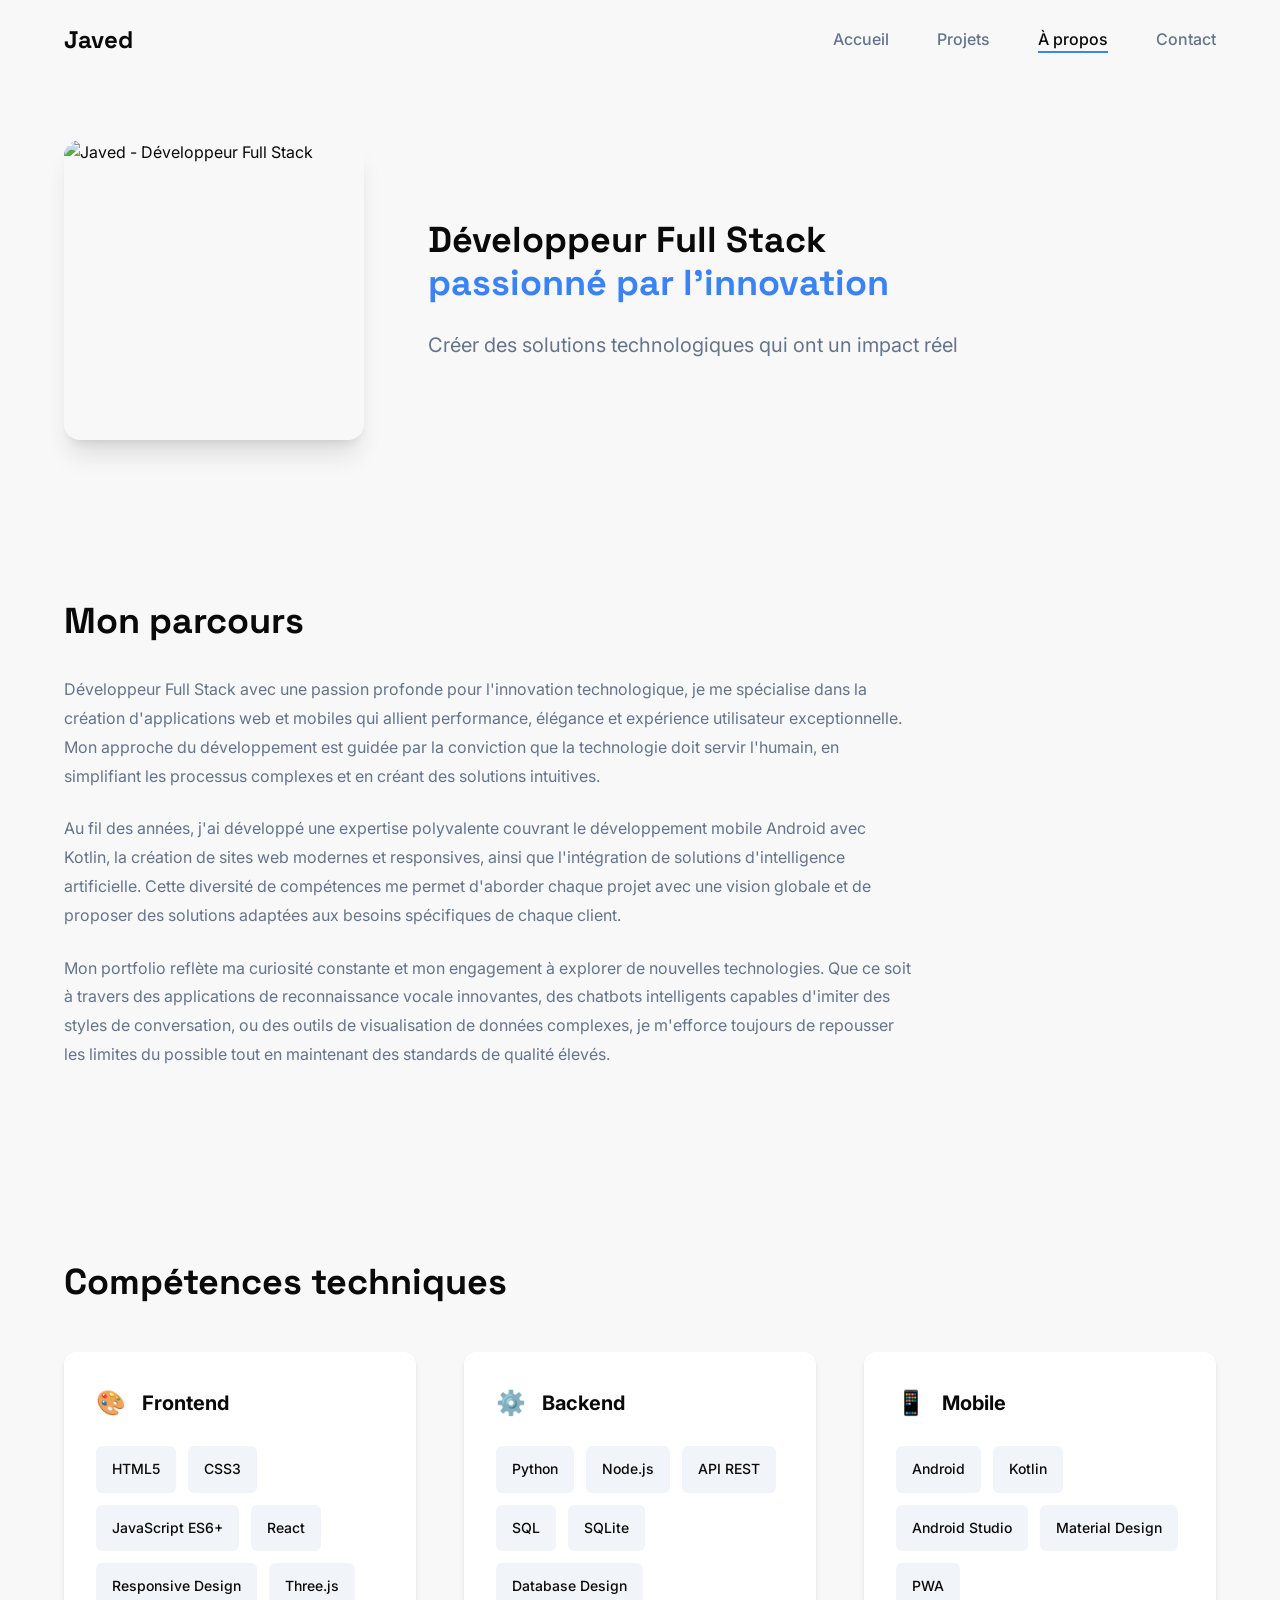
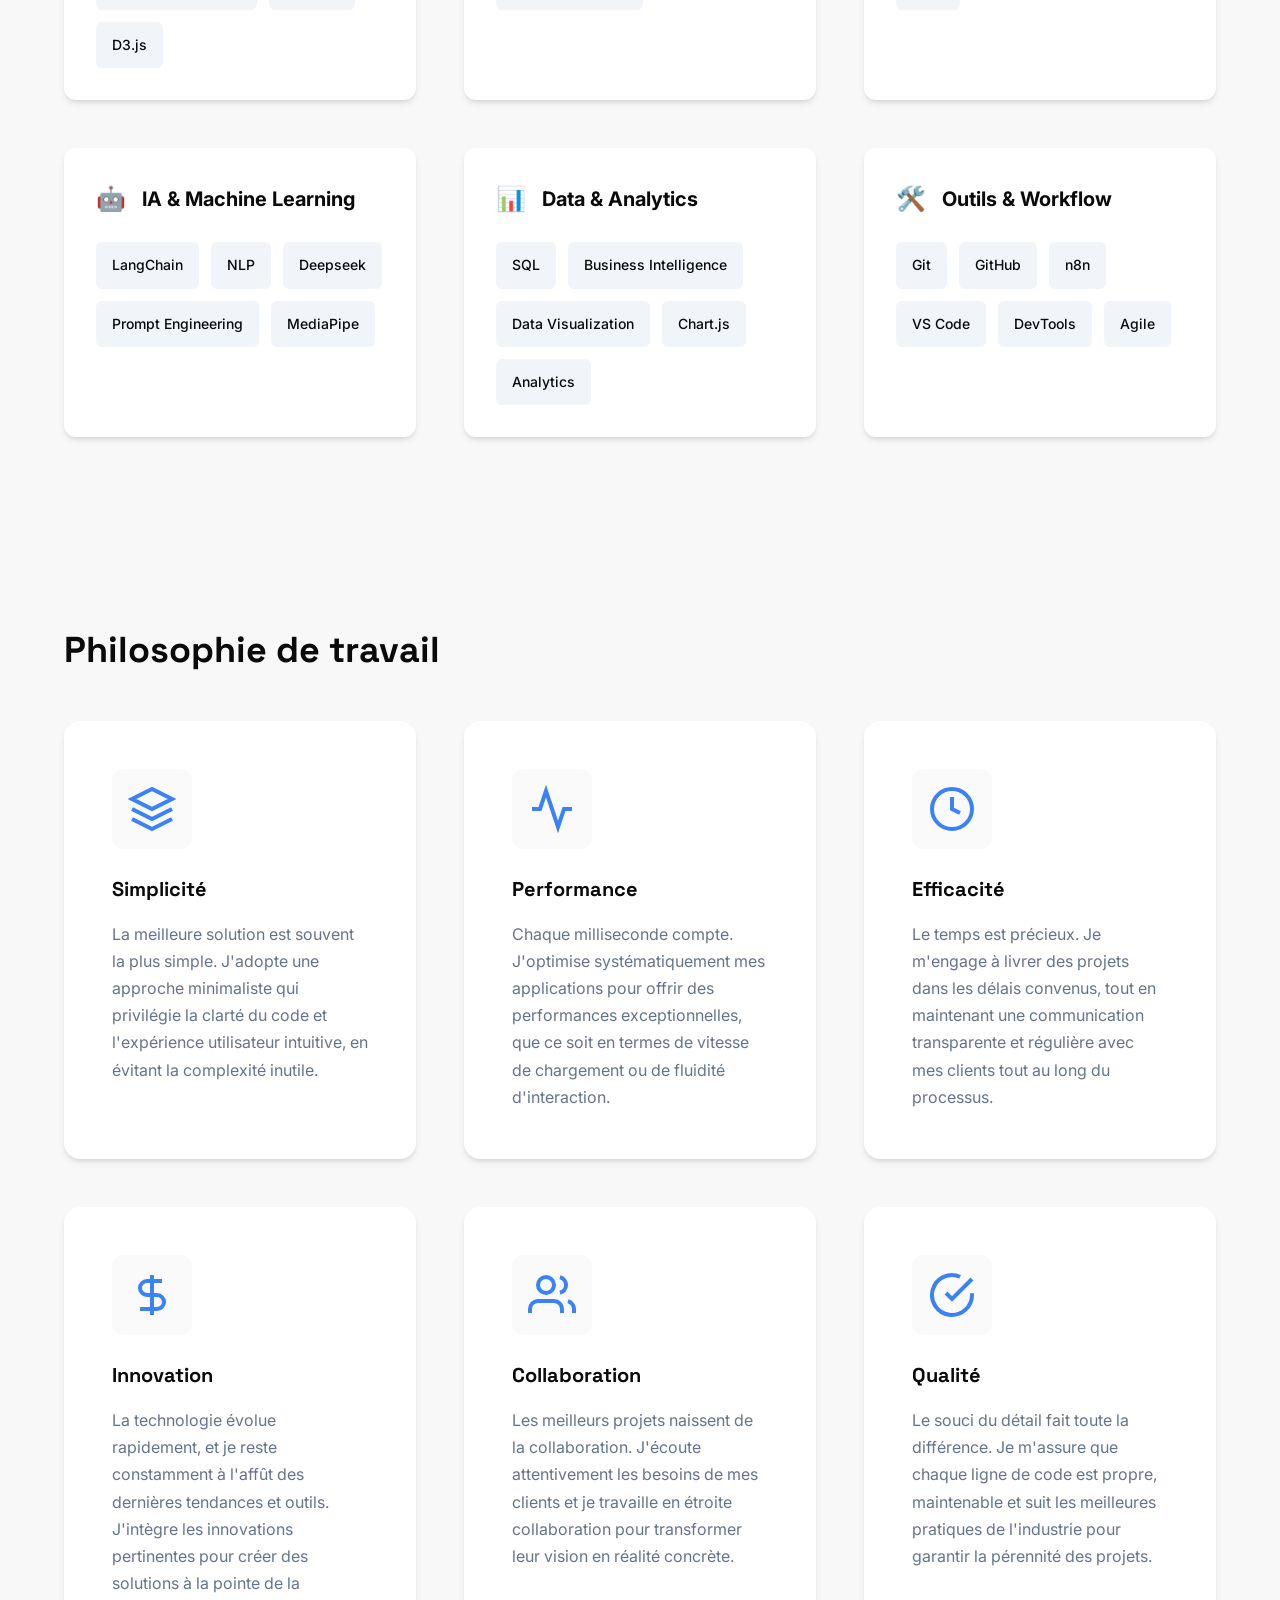
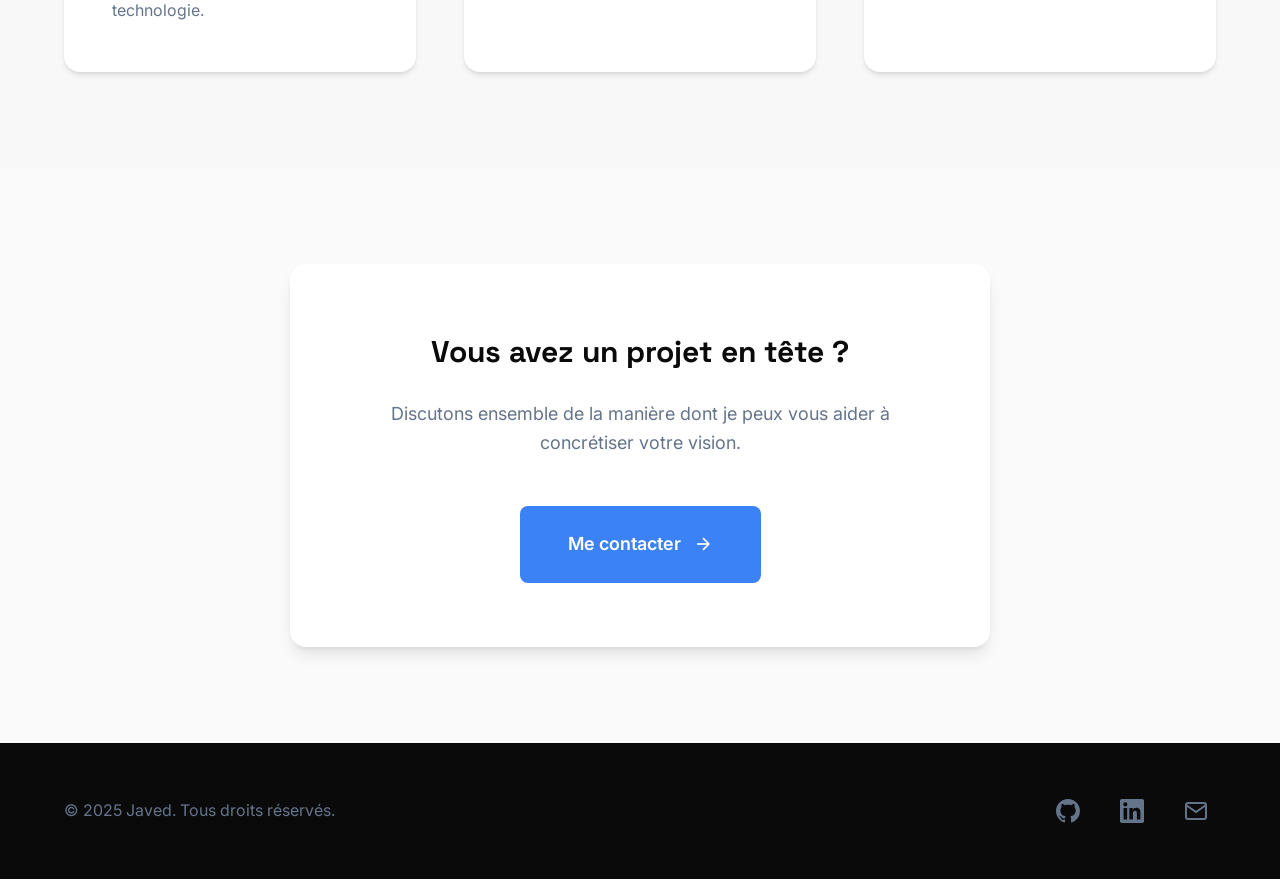
==== about.html @ 01706ac0 "commit init" ====
<!DOCTYPE html>
<html lang="fr">
<head>
    <meta charset="UTF-8">
    <meta name="viewport" content="width=device-width, initial-scale=1.0">
    <meta name="description" content="Découvrez mon parcours, mes compétences et ma philosophie de développement. Passionné par l'innovation technologique.">
    <meta name="keywords" content="développeur, full stack, compétences, parcours, technologies">
    <title>À propos - Javed</title>
    <link rel="preconnect" href="https://fonts.googleapis.com">
    <link rel="preconnect" href="https://fonts.gstatic.com" crossorigin>
    <link href="https://fonts.googleapis.com/css2?family=Inter:wght@400;500;600;700&family=Space+Grotesk:wght@700&display=swap" rel="stylesheet">
    <link rel="stylesheet" href="css/styles.css">
</head>
<body>
    <!-- Header Navigation -->
    <header class="header" id="header">
        <nav class="nav container">
            <a href="index.html" class="nav__logo">Javed</a>
            
            <div class="nav__menu" id="nav-menu">
                <ul class="nav__list">
                    <li class="nav__item">
                        <a href="index.html" class="nav__link">Accueil</a>
                    </li>
                    <li class="nav__item">
                        <a href="projets.html" class="nav__link">Projets</a>
                    </li>
                    <li class="nav__item">
                        <a href="about.html" class="nav__link active">À propos</a>
                    </li>
                    <li class="nav__item">
                        <a href="contact.html" class="nav__link">Contact</a>
                    </li>
                </ul>
                <div class="nav__close" id="nav-close">
                    <svg width="24" height="24" viewBox="0 0 24 24" fill="none" stroke="currentColor" stroke-width="2">
                        <line x1="18" y1="6" x2="6" y2="18"></line>
                        <line x1="6" y1="6" x2="18" y2="18"></line>
                    </svg>
                </div>
            </div>

            <div class="nav__toggle" id="nav-toggle">
                <svg width="24" height="24" viewBox="0 0 24 24" fill="none" stroke="currentColor" stroke-width="2">
                    <line x1="3" y1="12" x2="21" y2="12"></line>
                    <line x1="3" y1="6" x2="21" y2="6"></line>
                    <line x1="3" y1="18" x2="21" y2="18"></line>
                </svg>
            </div>
        </nav>
    </header>

    <main class="main">
        <!-- Hero Section -->
        <section class="about-hero section">
            <div class="about-hero__container container">
                <div class="about-hero__content">
                    <div class="about-hero__image-wrapper fade-in">
                        <img src="https://images.unsplash.com/photo-1507003211169-0a1dd7228f2d?w=400&h=400&fit=crop" 
                             alt="Javed - Développeur Full Stack" 
                             class="about-hero__image">
                    </div>
                    <div class="about-hero__text fade-in">
                        <h1 class="about-hero__title">
                            Développeur Full Stack<br>
                            <span class="accent-text">passionné par l'innovation</span>
                        </h1>
                        <p class="about-hero__subtitle">
                            Créer des solutions technologiques qui ont un impact réel
                        </p>
                    </div>
                </div>
            </div>
        </section>

        <!-- Bio Section -->
        <section class="bio section">
            <div class="bio__container container">
                <div class="bio__content">
                    <h2 class="section__title">Mon parcours</h2>
                    
                    <div class="bio__text">
                        <p>
                            Développeur Full Stack avec une passion profonde pour l'innovation technologique, 
                            je me spécialise dans la création d'applications web et mobiles qui allient performance, 
                            élégance et expérience utilisateur exceptionnelle. Mon approche du développement est 
                            guidée par la conviction que la technologie doit servir l'humain, en simplifiant 
                            les processus complexes et en créant des solutions intuitives.
                        </p>
                        <p>
                            Au fil des années, j'ai développé une expertise polyvalente couvrant le développement 
                            mobile Android avec Kotlin, la création de sites web modernes et responsives, ainsi que 
                            l'intégration de solutions d'intelligence artificielle. Cette diversité de compétences 
                            me permet d'aborder chaque projet avec une vision globale et de proposer des solutions 
                            adaptées aux besoins spécifiques de chaque client.
                        </p>
                        <p>
                            Mon portfolio reflète ma curiosité constante et mon engagement à explorer de nouvelles 
                            technologies. Que ce soit à travers des applications de reconnaissance vocale innovantes, 
                            des chatbots intelligents capables d'imiter des styles de conversation, ou des outils de 
                            visualisation de données complexes, je m'efforce toujours de repousser les limites du possible 
                            tout en maintenant des standards de qualité élevés.
                        </p>
                    </div>
                </div>
            </div>
        </section>

        <!-- Skills Section -->
        <section class="skills section">
            <div class="skills__container container">
                <h2 class="section__title">Compétences techniques</h2>
                
                <div class="skills__grid">
                    <!-- Frontend Skills -->
                    <div class="skill-category">
                        <h3 class="skill-category__title">
                            <span class="skill-category__icon">🎨</span>
                            Frontend
                        </h3>
                        <div class="skill-tags">
                            <span class="skill-tag">HTML5</span>
                            <span class="skill-tag">CSS3</span>
                            <span class="skill-tag">JavaScript ES6+</span>
                            <span class="skill-tag">React</span>
                            <span class="skill-tag">Responsive Design</span>
                            <span class="skill-tag">Three.js</span>
                            <span class="skill-tag">D3.js</span>
                        </div>
                    </div>

                    <!-- Backend Skills -->
                    <div class="skill-category">
                        <h3 class="skill-category__title">
                            <span class="skill-category__icon">⚙️</span>
                            Backend
                        </h3>
                        <div class="skill-tags">
                            <span class="skill-tag">Python</span>
                            <span class="skill-tag">Node.js</span>
                            <span class="skill-tag">API REST</span>
                            <span class="skill-tag">SQL</span>
                            <span class="skill-tag">SQLite</span>
                            <span class="skill-tag">Database Design</span>
                        </div>
                    </div>

                    <!-- Mobile Skills -->
                    <div class="skill-category">
                        <h3 class="skill-category__title">
                            <span class="skill-category__icon">📱</span>
                            Mobile
                        </h3>
                        <div class="skill-tags">
                            <span class="skill-tag">Android</span>
                            <span class="skill-tag">Kotlin</span>
                            <span class="skill-tag">Android Studio</span>
                            <span class="skill-tag">Material Design</span>
                            <span class="skill-tag">PWA</span>
                        </div>
                    </div>

                    <!-- IA & ML Skills -->
                    <div class="skill-category">
                        <h3 class="skill-category__title">
                            <span class="skill-category__icon">🤖</span>
                            IA & Machine Learning
                        </h3>
                        <div class="skill-tags">
                            <span class="skill-tag">LangChain</span>
                            <span class="skill-tag">NLP</span>
                            <span class="skill-tag">Deepseek</span>
                            <span class="skill-tag">Prompt Engineering</span>
                            <span class="skill-tag">MediaPipe</span>
                        </div>
                    </div>

                    <!-- Data Skills -->
                    <div class="skill-category">
                        <h3 class="skill-category__title">
                            <span class="skill-category__icon">📊</span>
                            Data & Analytics
                        </h3>
                        <div class="skill-tags">
                            <span class="skill-tag">SQL</span>
                            <span class="skill-tag">Business Intelligence</span>
                            <span class="skill-tag">Data Visualization</span>
                            <span class="skill-tag">Chart.js</span>
                            <span class="skill-tag">Analytics</span>
                        </div>
                    </div>

                    <!-- Tools Skills -->
                    <div class="skill-category">
                        <h3 class="skill-category__title">
                            <span class="skill-category__icon">🛠️</span>
                            Outils & Workflow
                        </h3>
                        <div class="skill-tags">
                            <span class="skill-tag">Git</span>
                            <span class="skill-tag">GitHub</span>
                            <span class="skill-tag">n8n</span>
                            <span class="skill-tag">VS Code</span>
                            <span class="skill-tag">DevTools</span>
                            <span class="skill-tag">Agile</span>
                        </div>
                    </div>
                </div>
            </div>
        </section>

        <!-- Philosophy Section -->
        <section class="philosophy section">
            <div class="philosophy__container container">
                <h2 class="section__title">Philosophie de travail</h2>
                
                <div class="philosophy__grid">
                    <div class="philosophy-card">
                        <div class="philosophy-card__icon">
                            <svg width="48" height="48" viewBox="0 0 24 24" fill="none" stroke="currentColor" stroke-width="2">
                                <path d="M12 2L2 7l10 5 10-5-10-5z"></path>
                                <path d="M2 17l10 5 10-5M2 12l10 5 10-5"></path>
                            </svg>
                        </div>
                        <h3 class="philosophy-card__title">Simplicité</h3>
                        <p class="philosophy-card__description">
                            La meilleure solution est souvent la plus simple. J'adopte une approche minimaliste 
                            qui privilégie la clarté du code et l'expérience utilisateur intuitive, en évitant 
                            la complexité inutile.
                        </p>
                    </div>

                    <div class="philosophy-card">
                        <div class="philosophy-card__icon">
                            <svg width="48" height="48" viewBox="0 0 24 24" fill="none" stroke="currentColor" stroke-width="2">
                                <polyline points="22 12 18 12 15 21 9 3 6 12 2 12"></polyline>
                            </svg>
                        </div>
                        <h3 class="philosophy-card__title">Performance</h3>
                        <p class="philosophy-card__description">
                            Chaque milliseconde compte. J'optimise systématiquement mes applications pour 
                            offrir des performances exceptionnelles, que ce soit en termes de vitesse de 
                            chargement ou de fluidité d'interaction.
                        </p>
                    </div>

                    <div class="philosophy-card">
                        <div class="philosophy-card__icon">
                            <svg width="48" height="48" viewBox="0 0 24 24" fill="none" stroke="currentColor" stroke-width="2">
                                <circle cx="12" cy="12" r="10"></circle>
                                <path d="M12 6v6l4 2"></path>
                            </svg>
                        </div>
                        <h3 class="philosophy-card__title">Efficacité</h3>
                        <p class="philosophy-card__description">
                            Le temps est précieux. Je m'engage à livrer des projets dans les délais convenus, 
                            tout en maintenant une communication transparente et régulière avec mes clients 
                            tout au long du processus.
                        </p>
                    </div>

                    <div class="philosophy-card">
                        <div class="philosophy-card__icon">
                            <svg width="48" height="48" viewBox="0 0 24 24" fill="none" stroke="currentColor" stroke-width="2">
                                <path d="M12 2v20M17 5H9.5a3.5 3.5 0 0 0 0 7h5a3.5 3.5 0 0 1 0 7H6"></path>
                            </svg>
                        </div>
                        <h3 class="philosophy-card__title">Innovation</h3>
                        <p class="philosophy-card__description">
                            La technologie évolue rapidement, et je reste constamment à l'affût des dernières 
                            tendances et outils. J'intègre les innovations pertinentes pour créer des solutions 
                            à la pointe de la technologie.
                        </p>
                    </div>

                    <div class="philosophy-card">
                        <div class="philosophy-card__icon">
                            <svg width="48" height="48" viewBox="0 0 24 24" fill="none" stroke="currentColor" stroke-width="2">
                                <path d="M17 21v-2a4 4 0 0 0-4-4H5a4 4 0 0 0-4 4v2"></path>
                                <circle cx="9" cy="7" r="4"></circle>
                                <path d="M23 21v-2a4 4 0 0 0-3-3.87M16 3.13a4 4 0 0 1 0 7.75"></path>
                            </svg>
                        </div>
                        <h3 class="philosophy-card__title">Collaboration</h3>
                        <p class="philosophy-card__description">
                            Les meilleurs projets naissent de la collaboration. J'écoute attentivement les besoins 
                            de mes clients et je travaille en étroite collaboration pour transformer leur vision 
                            en réalité concrète.
                        </p>
                    </div>

                    <div class="philosophy-card">
                        <div class="philosophy-card__icon">
                            <svg width="48" height="48" viewBox="0 0 24 24" fill="none" stroke="currentColor" stroke-width="2">
                                <path d="M22 11.08V12a10 10 0 1 1-5.93-9.14"></path>
                                <polyline points="22 4 12 14.01 9 11.01"></polyline>
                            </svg>
                        </div>
                        <h3 class="philosophy-card__title">Qualité</h3>
                        <p class="philosophy-card__description">
                            Le souci du détail fait toute la différence. Je m'assure que chaque ligne de code 
                            est propre, maintenable et suit les meilleures pratiques de l'industrie pour garantir 
                            la pérennité des projets.
                        </p>
                    </div>
                </div>
            </div>
        </section>

        <!-- CTA Section -->
        <section class="cta-section section">
            <div class="cta-section__container container">
                <div class="cta-card">
                    <h2 class="cta-card__title">Vous avez un projet en tête ?</h2>
                    <p class="cta-card__description">
                        Discutons ensemble de la manière dont je peux vous aider à concrétiser votre vision.
                    </p>
                    <a href="contact.html" class="btn btn-primary btn-lg">
                        Me contacter
                        <svg width="20" height="20" viewBox="0 0 24 24" fill="none" stroke="currentColor" stroke-width="2">
                            <line x1="5" y1="12" x2="19" y2="12"></line>
                            <polyline points="12 5 19 12 12 19"></polyline>
                        </svg>
                    </a>
                </div>
            </div>
        </section>
    </main>

    <!-- Footer -->
    <footer class="footer">
        <div class="footer__container container">
            <div class="footer__content">
                <p class="footer__copy">
                    &copy; 2025 Javed. Tous droits réservés.
                </p>
                <div class="footer__social">
                    <a href="https://github.com" target="_blank" rel="noopener noreferrer" class="footer__social-link" aria-label="GitHub">
                        <svg width="24" height="24" viewBox="0 0 24 24" fill="currentColor">
                            <path d="M12 0C5.37 0 0 5.37 0 12c0 5.31 3.435 9.795 8.205 11.385.6.105.825-.255.825-.57 0-.285-.015-1.23-.015-2.235-3.015.555-3.795-.735-4.035-1.41-.135-.345-.72-1.41-1.23-1.695-.42-.225-1.02-.78-.015-.795.945-.015 1.62.87 1.845 1.23 1.08 1.815 2.805 1.305 3.495.99.105-.78.42-1.305.765-1.605-2.67-.3-5.46-1.335-5.46-5.925 0-1.305.465-2.385 1.23-3.225-.12-.3-.54-1.53.12-3.18 0 0 1.005-.315 3.3 1.23.96-.27 1.98-.405 3-.405s2.04.135 3 .405c2.295-1.56 3.3-1.23 3.3-1.23.66 1.65.24 2.88.12 3.18.765.84 1.23 1.905 1.23 3.225 0 4.605-2.805 5.625-5.475 5.925.435.375.81 1.095.81 2.22 0 1.605-.015 2.895-.015 3.3 0 .315.225.69.825.57A12.02 12.02 0 0024 12c0-6.63-5.37-12-12-12z"/>
                        </svg>
                    </a>
                    <a href="https://linkedin.com" target="_blank" rel="noopener noreferrer" class="footer__social-link" aria-label="LinkedIn">
                        <svg width="24" height="24" viewBox="0 0 24 24" fill="currentColor">
                            <path d="M20.447 20.452h-3.554v-5.569c0-1.328-.027-3.037-1.852-3.037-1.853 0-2.136 1.445-2.136 2.939v5.667H9.351V9h3.414v1.561h.046c.477-.9 1.637-1.85 3.37-1.85 3.601 0 4.267 2.37 4.267 5.455v6.286zM5.337 7.433c-1.144 0-2.063-.926-2.063-2.065 0-1.138.92-2.063 2.063-2.063 1.14 0 2.064.925 2.064 2.063 0 1.139-.925 2.065-2.064 2.065zm1.782 13.019H3.555V9h3.564v11.452zM22.225 0H1.771C.792 0 0 .774 0 1.729v20.542C0 23.227.792 24 1.771 24h20.451C23.2 24 24 23.227 24 22.271V1.729C24 .774 23.2 0 22.222 0h.003z"/>
                        </svg>
                    </a>
                    <a href="mailto:contact@javed.fr" class="footer__social-link" aria-label="Email">
                        <svg width="24" height="24" viewBox="0 0 24 24" fill="none" stroke="currentColor" stroke-width="2">
                            <path d="M4 4h16c1.1 0 2 .9 2 2v12c0 1.1-.9 2-2 2H4c-1.1 0-2-.9-2-2V6c0-1.1.9-2 2-2z"></path>
                            <polyline points="22,6 12,13 2,6"></polyline>
                        </svg>
                    </a>
                </div>
            </div>
        </div>
    </footer>

    <script src="js/main.js"></script>
</body>
</html>
---- css/styles.css ----
/* ====================================
   CSS VARIABLES & RESETS
   ==================================== */

:root {
    /* Colors */
    --color-primary: #0A0A0A;
    --color-white: #F8F8F8;
    --color-accent: #3B82F6;
    --color-accent-hover: #2563EB;
    --color-secondary: #64748B;
    --color-bg-light: #FAFAFA;
    --color-bg-lighter: #F1F5F9;
    --color-border: #E2E8F0;
    --color-success: #10B981;
    --color-error: #EF4444;

    /* Typography */
    --font-primary: 'Inter', -apple-system, BlinkMacSystemFont, 'Segoe UI', sans-serif;
    --font-display: 'Space Grotesk', var(--font-primary);
    --font-code: 'JetBrains Mono', 'Courier New', monospace;

    /* Font Sizes */
    --text-xs: 0.75rem;
    --text-sm: 0.875rem;
    --text-base: 1rem;
    --text-lg: 1.125rem;
    --text-xl: 1.25rem;
    --text-2xl: 1.5rem;
    --text-3xl: 1.875rem;
    --text-4xl: 2.25rem;
    --text-5xl: 3rem;
    --text-6xl: 3.75rem;

    /* Spacing */
    --spacing-xs: 0.5rem;
    --spacing-sm: 0.75rem;
    --spacing-md: 1rem;
    --spacing-lg: 1.5rem;
    --spacing-xl: 2rem;
    --spacing-2xl: 3rem;
    --spacing-3xl: 4rem;
    --spacing-4xl: 6rem;

    /* Shadows */
    --shadow-sm: 0 1px 2px 0 rgb(0 0 0 / 0.05);
    --shadow-md: 0 4px 6px -1px rgb(0 0 0 / 0.1), 0 2px 4px -2px rgb(0 0 0 / 0.1);
    --shadow-lg: 0 10px 15px -3px rgb(0 0 0 / 0.1), 0 4px 6px -4px rgb(0 0 0 / 0.1);
    --shadow-xl: 0 20px 25px -5px rgb(0 0 0 / 0.1), 0 8px 10px -6px rgb(0 0 0 / 0.1);

    /* Transitions */
    --transition-fast: 150ms cubic-bezier(0.4, 0, 0.2, 1);
    --transition-base: 300ms cubic-bezier(0.4, 0, 0.2, 1);
    --transition-slow: 500ms cubic-bezier(0.4, 0, 0.2, 1);

    /* Border Radius */
    --radius-sm: 0.375rem;
    --radius-md: 0.5rem;
    --radius-lg: 0.75rem;
    --radius-xl: 1rem;
    --radius-full: 9999px;

    /* Container */
    --container-width: 1200px;
}

/* CSS Reset */
*, *::before, *::after {
    box-sizing: border-box;
    margin: 0;
    padding: 0;
}

html {
    scroll-behavior: smooth;
    -webkit-font-smoothing: antialiased;
    -moz-osx-font-smoothing: grayscale;
}

body {
    font-family: var(--font-primary);
    font-size: var(--text-base);
    line-height: 1.6;
    color: var(--color-primary);
    background-color: var(--color-white);
    overflow-x: hidden;
}

img, picture, video, canvas, svg {
    display: block;
    max-width: 100%;
    height: auto;
}

input, button, textarea, select {
    font: inherit;
}

a {
    text-decoration: none;
    color: inherit;
}

ul, ol {
    list-style: none;
}

button {
    cursor: pointer;
    border: none;
    background: none;
}

/* ====================================
   UTILITY CLASSES
   ==================================== */

.container {
    width: 100%;
    max-width: var(--container-width);
    margin: 0 auto;
    padding: 0 var(--spacing-lg);
}

.section {
    padding: var(--spacing-4xl) 0;
}

.section__title {
    font-family: var(--font-display);
    font-size: var(--text-4xl);
    font-weight: 700;
    line-height: 1.2;
    margin-bottom: var(--spacing-xl);
    color: var(--color-primary);
}

.section__description {
    font-size: var(--text-lg);
    line-height: 1.7;
    color: var(--color-secondary);
    max-width: 65ch;
}

.accent-text {
    color: var(--color-accent);
}

.accent-dot {
    color: var(--color-accent);
}

/* Fade-in animation class */
.fade-in {
    animation: fadeInUp var(--transition-slow) ease-out;
}

@keyframes fadeInUp {
    from {
        opacity: 0;
        transform: translateY(30px);
    }
    to {
        opacity: 1;
        transform: translateY(0);
    }
}

/* Scroll reveal animation */
.scroll-reveal {
    opacity: 0;
    transform: translateY(30px);
    transition: opacity var(--transition-base), transform var(--transition-base);
}

.scroll-reveal.revealed {
    opacity: 1;
    transform: translateY(0);
}

/* ====================================
   HEADER & NAVIGATION
   ==================================== */

.header {
    position: fixed;
    top: 0;
    left: 0;
    width: 100%;
    background-color: rgba(248, 248, 248, 0.95);
    backdrop-filter: blur(10px);
    z-index: 1000;
    transition: box-shadow var(--transition-base);
}

.header.scrolled {
    box-shadow: var(--shadow-sm);
}

.nav {
    display: flex;
    align-items: center;
    justify-content: space-between;
    height: 80px;
}

.nav__logo {
    font-family: var(--font-display);
    font-size: var(--text-2xl);
    font-weight: 700;
    color: var(--color-primary);
    transition: color var(--transition-fast);
}

.nav__logo:hover {
    color: var(--color-accent);
}

.nav__list {
    display: flex;
    align-items: center;
    gap: var(--spacing-2xl);
}

.nav__link {
    position: relative;
    font-weight: 500;
    color: var(--color-secondary);
    transition: color var(--transition-fast);
}

.nav__link::after {
    content: '';
    position: absolute;
    bottom: -4px;
    left: 0;
    width: 0;
    height: 2px;
    background-color: var(--color-accent);
    transition: width var(--transition-fast);
}

.nav__link:hover,
.nav__link.active {
    color: var(--color-primary);
}

.nav__link.active::after {
    width: 100%;
}

.nav__toggle,
.nav__close {
    display: none;
    cursor: pointer;
    color: var(--color-primary);
}

/* ====================================
   BUTTONS
   ==================================== */

.btn {
    display: inline-flex;
    align-items: center;
    gap: var(--spacing-sm);
    padding: var(--spacing-md) var(--spacing-xl);
    font-weight: 600;
    border-radius: var(--radius-md);
    transition: all var(--transition-fast);
    cursor: pointer;
}

.btn-primary {
    background-color: var(--color-accent);
    color: white;
}

.btn-primary:hover {
    background-color: var(--color-accent-hover);
    transform: translateY(-2px);
    box-shadow: var(--shadow-lg);
}

.btn-secondary {
    background-color: var(--color-bg-lighter);
    color: var(--color-primary);
}

.btn-secondary:hover {
    background-color: var(--color-primary);
    color: var(--color-white);
    transform: translateY(-2px);
}

.btn-sm {
    padding: var(--spacing-sm) var(--spacing-lg);
    font-size: var(--text-sm);
}

.btn-lg {
    padding: var(--spacing-lg) var(--spacing-2xl);
    font-size: var(--text-lg);
}

.btn-full {
    width: 100%;
    justify-content: center;
}

.btn-icon {
    display: inline-flex;
    align-items: center;
    justify-content: center;
    width: 40px;
    height: 40px;
    background-color: rgba(255, 255, 255, 0.9);
    color: var(--color-primary);
    border-radius: var(--radius-md);
    transition: all var(--transition-fast);
}

.btn-icon:hover {
    background-color: var(--color-accent);
    color: white;
    transform: scale(1.1);
}

/* ====================================
   HERO SECTIONS
   ==================================== */

.hero {
    min-height: 100vh;
    display: flex;
    align-items: center;
    padding-top: 80px;
}

.hero__container {
    width: 100%;
}

.hero__content {
    text-align: center;
    max-width: 800px;
    margin: 0 auto;
}

.hero__title {
    font-family: var(--font-display);
    font-size: var(--text-6xl);
    font-weight: 700;
    line-height: 1.1;
    margin-bottom: var(--spacing-lg);
    color: var(--color-primary);
}

.hero__subtitle-block {
    display: block;
    color: var(--color-secondary);
    font-size: var(--text-3xl);
    margin-top: var(--spacing-md);
}

.hero__description {
    font-size: var(--text-xl);
    color: var(--color-secondary);
    margin-bottom: var(--spacing-2xl);
    max-width: 60ch;
    margin-left: auto;
    margin-right: auto;
}

/* ====================================
   CATEGORY CARDS (Homepage)
   ==================================== */

.categories__grid {
    display: grid;
    grid-template-columns: repeat(auto-fit, minmax(300px, 1fr));
    gap: var(--spacing-xl);
    margin-top: var(--spacing-3xl);
}

.category-card {
    position: relative;
    padding: var(--spacing-2xl);
    background-color: white;
    border-radius: var(--radius-xl);
    box-shadow: var(--shadow-md);
    transition: all var(--transition-base);
    overflow: hidden;
}

.category-card::before {
    content: '';
    position: absolute;
    top: 0;
    left: 0;
    width: 100%;
    height: 4px;
    background: linear-gradient(90deg, var(--color-accent), var(--color-accent-hover));
    transform: scaleX(0);
    transform-origin: left;
    transition: transform var(--transition-base);
}

.category-card:hover {
    transform: translateY(-8px);
    box-shadow: var(--shadow-xl);
}

.category-card:hover::before {
    transform: scaleX(1);
}

.category-card__icon {
    font-size: var(--text-5xl);
    margin-bottom: var(--spacing-lg);
}

.category-card__title {
    font-family: var(--font-display);
    font-size: var(--text-2xl);
    font-weight: 700;
    margin-bottom: var(--spacing-md);
    color: var(--color-primary);
}

.category-card__description {
    color: var(--color-secondary);
    margin-bottom: var(--spacing-lg);
    line-height: 1.7;
}

.category-card__link {
    display: inline-flex;
    align-items: center;
    gap: var(--spacing-xs);
    color: var(--color-accent);
    font-weight: 600;
    transition: gap var(--transition-fast);
}

.category-card:hover .category-card__link {
    gap: var(--spacing-sm);
}

/* ====================================
   PROJECTS PAGE
   ==================================== */

.projects-hero {
    padding-top: 140px;
    padding-bottom: var(--spacing-3xl);
    text-align: center;
}

.projects-hero__title {
    font-family: var(--font-display);
    font-size: var(--text-5xl);
    font-weight: 700;
    margin-bottom: var(--spacing-lg);
}

.projects-hero__description {
    font-size: var(--text-lg);
    color: var(--color-secondary);
    margin-bottom: var(--spacing-2xl);
    max-width: 60ch;
    margin-left: auto;
    margin-right: auto;
}

/* Filter Buttons */
.filter-buttons {
    display: flex;
    flex-wrap: wrap;
    justify-content: center;
    gap: var(--spacing-md);
    margin-top: var(--spacing-2xl);
}

.filter-btn {
    padding: var(--spacing-sm) var(--spacing-lg);
    font-weight: 500;
    background-color: var(--color-bg-lighter);
    color: var(--color-secondary);
    border-radius: var(--radius-full);
    transition: all var(--transition-fast);
}

.filter-btn:hover,
.filter-btn.active {
    background-color: var(--color-accent);
    color: white;
}

/* Projects Section */
.projects-section {
    opacity: 1;
    transition: opacity var(--transition-base);
}

.projects-section.hidden {
    display: none;
}

.section-header {
    display: flex;
    align-items: flex-start;
    gap: var(--spacing-lg);
    margin-bottom: var(--spacing-3xl);
}

.section-header__icon {
    font-size: var(--text-4xl);
    flex-shrink: 0;
}

/* Project Cards */
.projects-grid {
    display: grid;
    grid-template-columns: repeat(auto-fill, minmax(350px, 1fr));
    gap: var(--spacing-2xl);
}

.project-card {
    position: relative;
    background-color: white;
    border-radius: var(--radius-xl);
    box-shadow: var(--shadow-md);
    overflow: hidden;
    transition: all var(--transition-base);
}

.project-card:hover {
    transform: translateY(-4px);
    box-shadow: var(--shadow-xl);
}

.project-card--featured {
    border: 2px solid var(--color-accent);
}

.project-card__badge {
    position: absolute;
    top: var(--spacing-lg);
    right: var(--spacing-lg);
    padding: var(--spacing-xs) var(--spacing-md);
    background-color: var(--color-accent);
    color: white;
    font-size: var(--text-xs);
    font-weight: 600;
    text-transform: uppercase;
    letter-spacing: 0.5px;
    border-radius: var(--radius-full);
    z-index: 10;
}

.project-card__image {
    position: relative;
    width: 100%;
    height: 250px;
    overflow: hidden;
}

.project-card__image img {
    width: 100%;
    height: 100%;
    object-fit: cover;
    transition: transform var(--transition-slow);
}

.project-card:hover .project-card__image img {
    transform: scale(1.05);
}

.project-card__overlay {
    position: absolute;
    inset: 0;
    background: linear-gradient(to top, rgba(10, 10, 10, 0.8), transparent);
    display: flex;
    align-items: flex-end;
    justify-content: flex-end;
    padding: var(--spacing-lg);
    opacity: 0;
    transition: opacity var(--transition-base);
}

.project-card:hover .project-card__overlay {
    opacity: 1;
}

.project-card__content {
    padding: var(--spacing-xl);
}

.project-card__title {
    font-family: var(--font-display);
    font-size: var(--text-xl);
    font-weight: 700;
    margin-bottom: var(--spacing-md);
    color: var(--color-primary);
}

.project-card__description {
    color: var(--color-secondary);
    line-height: 1.7;
    margin-bottom: var(--spacing-lg);
}

.project-card__tech {
    display: flex;
    flex-wrap: wrap;
    gap: var(--spacing-sm);
    margin-bottom: var(--spacing-lg);
}

.tech-tag {
    padding: var(--spacing-xs) var(--spacing-md);
    font-size: var(--text-xs);
    font-weight: 500;
    background-color: var(--color-bg-lighter);
    color: var(--color-secondary);
    border-radius: var(--radius-sm);
}

.project-card__links {
    display: flex;
    gap: var(--spacing-md);
}

.project-card__badge-powered {
    margin-top: var(--spacing-lg);
    padding-top: var(--spacing-lg);
    border-top: 1px solid var(--color-border);
    font-size: var(--text-sm);
    color: var(--color-secondary);
}

/* Horizontal Project Card */
.project-card--horizontal {
    display: grid;
    grid-template-columns: 400px 1fr;
    gap: 0;
}

.project-card--horizontal .project-card__image {
    height: 100%;
    min-height: 300px;
}

/* Automation Section */
.automation-section {
    margin-top: var(--spacing-3xl);
    padding: var(--spacing-2xl);
    background-color: var(--color-bg-light);
    border-radius: var(--radius-xl);
}

.automation-section__title {
    font-family: var(--font-display);
    font-size: var(--text-2xl);
    font-weight: 700;
    margin-bottom: var(--spacing-xl);
    text-align: center;
}

.automation-grid {
    display: grid;
    grid-template-columns: repeat(auto-fit, minmax(250px, 1fr));
    gap: var(--spacing-xl);
}

.automation-card {
    padding: var(--spacing-xl);
    background-color: white;
    border-radius: var(--radius-lg);
    text-align: center;
}

.automation-card__icon {
    width: 80px;
    height: 80px;
    margin: 0 auto var(--spacing-lg);
    border-radius: var(--radius-lg);
    overflow: hidden;
}

.automation-card__icon img {
    width: 100%;
    height: 100%;
    object-fit: cover;
}

.automation-card__title {
    font-family: var(--font-display);
    font-size: var(--text-xl);
    font-weight: 700;
    margin-bottom: var(--spacing-md);
}

.automation-card__description {
    color: var(--color-secondary);
    line-height: 1.7;
}

/* MediaPipe Section */
.mediapipe-section {
    margin-top: var(--spacing-3xl);
}

.mediapipe-section__title {
    font-family: var(--font-display);
    font-size: var(--text-2xl);
    font-weight: 700;
    margin-bottom: var(--spacing-xl);
}

.mediapipe-card {
    display: grid;
    grid-template-columns: 1fr 400px;
    gap: var(--spacing-2xl);
    padding: var(--spacing-2xl);
    background-color: var(--color-bg-light);
    border-radius: var(--radius-xl);
}

.mediapipe-card__description {
    color: var(--color-secondary);
    line-height: 1.8;
    margin-bottom: var(--spacing-xl);
}

.mediapipe-card__features {
    display: flex;
    flex-direction: column;
    gap: var(--spacing-md);
}

.feature-item {
    display: flex;
    align-items: center;
    gap: var(--spacing-md);
    padding: var(--spacing-md);
    background-color: white;
    border-radius: var(--radius-md);
}

.feature-item__icon {
    font-size: var(--text-2xl);
}

.feature-item__text {
    font-weight: 500;
    color: var(--color-primary);
}

.mediapipe-card__demo {
    border-radius: var(--radius-lg);
    overflow: hidden;
}

.mediapipe-card__demo img {
    width: 100%;
    height: 100%;
    object-fit: cover;
}

/* ====================================
   MODAL
   ==================================== */

.modal {
    position: fixed;
    inset: 0;
    z-index: 2000;
    display: none;
    align-items: center;
    justify-content: center;
    padding: var(--spacing-xl);
}

.modal.active {
    display: flex;
}

.modal__overlay {
    position: absolute;
    inset: 0;
    background-color: rgba(10, 10, 10, 0.8);
    backdrop-filter: blur(4px);
}

.modal__content {
    position: relative;
    width: 100%;
    max-width: 900px;
    max-height: 90vh;
    background-color: white;
    border-radius: var(--radius-xl);
    box-shadow: var(--shadow-xl);
    overflow: hidden;
    animation: modalSlideIn var(--transition-base);
}

@keyframes modalSlideIn {
    from {
        opacity: 0;
        transform: scale(0.95) translateY(20px);
    }
    to {
        opacity: 1;
        transform: scale(1) translateY(0);
    }
}

.modal__close {
    position: absolute;
    top: var(--spacing-lg);
    right: var(--spacing-lg);
    width: 40px;
    height: 40px;
    display: flex;
    align-items: center;
    justify-content: center;
    background-color: rgba(10, 10, 10, 0.1);
    color: var(--color-primary);
    border-radius: var(--radius-md);
    transition: all var(--transition-fast);
    z-index: 10;
}

.modal__close:hover {
    background-color: var(--color-error);
    color: white;
}

.modal__body {
    padding: var(--spacing-2xl);
    max-height: 90vh;
    overflow-y: auto;
}

.modal__title {
    font-family: var(--font-display);
    font-size: var(--text-2xl);
    font-weight: 700;
    margin-bottom: var(--spacing-xl);
}

.modal__body pre {
    background-color: #282c34;
    border-radius: var(--radius-lg);
    padding: var(--spacing-xl);
    overflow-x: auto;
}

.modal__body code {
    font-family: var(--font-code);
    font-size: var(--text-sm);
    line-height: 1.6;
}

/* ====================================
   ABOUT PAGE
   ==================================== */

.about-hero {
    padding-top: 140px;
    padding-bottom: var(--spacing-3xl);
}

.about-hero__content {
    display: grid;
    grid-template-columns: 300px 1fr;
    gap: var(--spacing-3xl);
    align-items: center;
}

.about-hero__image-wrapper {
    position: relative;
}

.about-hero__image {
    width: 100%;
    aspect-ratio: 1;
    object-fit: cover;
    border-radius: var(--radius-xl);
    box-shadow: var(--shadow-xl);
}

.about-hero__title {
    font-family: var(--font-display);
    font-size: var(--text-4xl);
    font-weight: 700;
    line-height: 1.2;
    margin-bottom: var(--spacing-lg);
}

.about-hero__subtitle {
    font-size: var(--text-xl);
    color: var(--color-secondary);
}

/* Bio Section */
.bio__text {
    max-width: 85ch;
}

.bio__text p {
    color: var(--color-secondary);
    line-height: 1.8;
    margin-bottom: var(--spacing-lg);
}

.bio__text p:last-child {
    margin-bottom: 0;
}

/* Skills Section */
.skills__grid {
    display: grid;
    grid-template-columns: repeat(auto-fit, minmax(300px, 1fr));
    gap: var(--spacing-2xl);
    margin-top: var(--spacing-2xl);
}

.skill-category {
    padding: var(--spacing-xl);
    background-color: white;
    border-radius: var(--radius-lg);
    box-shadow: var(--shadow-md);
}

.skill-category__title {
    display: flex;
    align-items: center;
    gap: var(--spacing-md);
    font-size: var(--text-xl);
    font-weight: 700;
    margin-bottom: var(--spacing-lg);
}

.skill-category__icon {
    font-size: var(--text-2xl);
}

.skill-tags {
    display: flex;
    flex-wrap: wrap;
    gap: var(--spacing-sm);
}

.skill-tag {
    padding: var(--spacing-sm) var(--spacing-md);
    font-size: var(--text-sm);
    font-weight: 500;
    background-color: var(--color-bg-lighter);
    color: var(--color-primary);
    border-radius: var(--radius-sm);
    transition: all var(--transition-fast);
}

.skill-tag:hover {
    background-color: var(--color-accent);
    color: white;
}

/* Philosophy Section */
.philosophy__grid {
    display: grid;
    grid-template-columns: repeat(auto-fit, minmax(300px, 1fr));
    gap: var(--spacing-2xl);
    margin-top: var(--spacing-2xl);
}

.philosophy-card {
    padding: var(--spacing-2xl);
    background-color: white;
    border-radius: var(--radius-xl);
    box-shadow: var(--shadow-md);
    transition: all var(--transition-base);
}

.philosophy-card:hover {
    transform: translateY(-4px);
    box-shadow: var(--shadow-xl);
}

.philosophy-card__icon {
    display: flex;
    align-items: center;
    justify-content: center;
    width: 80px;
    height: 80px;
    margin-bottom: var(--spacing-lg);
    background-color: var(--color-bg-light);
    color: var(--color-accent);
    border-radius: var(--radius-lg);
}

.philosophy-card__title {
    font-family: var(--font-display);
    font-size: var(--text-xl);
    font-weight: 700;
    margin-bottom: var(--spacing-md);
}

.philosophy-card__description {
    color: var(--color-secondary);
    line-height: 1.7;
}

/* CTA Section */
.cta-section {
    background-color: var(--color-bg-light);
}

.cta-card {
    max-width: 700px;
    margin: 0 auto;
    padding: var(--spacing-3xl);
    text-align: center;
    background-color: white;
    border-radius: var(--radius-xl);
    box-shadow: var(--shadow-lg);
}

.cta-card__title {
    font-family: var(--font-display);
    font-size: var(--text-3xl);
    font-weight: 700;
    margin-bottom: var(--spacing-lg);
}

.cta-card__description {
    font-size: var(--text-lg);
    color: var(--color-secondary);
    margin-bottom: var(--spacing-2xl);
}

/* ====================================
   CONTACT PAGE
   ==================================== */

.contact-hero {
    padding-top: 140px;
    padding-bottom: var(--spacing-2xl);
    text-align: center;
}

.contact-hero__title {
    font-family: var(--font-display);
    font-size: var(--text-5xl);
    font-weight: 700;
    margin-bottom: var(--spacing-lg);
}

.contact-hero__description {
    font-size: var(--text-lg);
    color: var(--color-secondary);
    max-width: 60ch;
    margin: 0 auto;
}

/* Contact Layout */
.contact-layout {
    display: grid;
    grid-template-columns: 2fr 1fr;
    gap: var(--spacing-3xl);
}

/* Contact Form */
.contact-form-card {
    padding: var(--spacing-2xl);
    background-color: white;
    border-radius: var(--radius-xl);
    box-shadow: var(--shadow-lg);
}

.contact-form__title {
    font-family: var(--font-display);
    font-size: var(--text-2xl);
    font-weight: 700;
    margin-bottom: var(--spacing-md);
}

.contact-form__subtitle {
    color: var(--color-secondary);
    margin-bottom: var(--spacing-2xl);
}

.form__group {
    margin-bottom: var(--spacing-lg);
}

.form__label {
    display: block;
    font-weight: 500;
    margin-bottom: var(--spacing-sm);
    color: var(--color-primary);
}

.form__input,
.form__textarea {
    width: 100%;
    padding: var(--spacing-md);
    font-size: var(--text-base);
    border: 2px solid var(--color-border);
    border-radius: var(--radius-md);
    transition: all var(--transition-fast);
}

.form__input:focus,
.form__textarea:focus {
    outline: none;
    border-color: var(--color-accent);
    box-shadow: 0 0 0 3px rgba(59, 130, 246, 0.1);
}

.form__textarea {
    resize: vertical;
    min-height: 150px;
}

.form__error {
    display: block;
    margin-top: var(--spacing-xs);
    font-size: var(--text-sm);
    color: var(--color-error);
}

.form__note {
    margin-top: var(--spacing-lg);
    font-size: var(--text-sm);
    color: var(--color-secondary);
}

.form__message {
    display: flex;
    align-items: center;
    gap: var(--spacing-md);
    padding: var(--spacing-lg);
    margin-top: var(--spacing-lg);
    border-radius: var(--radius-md);
}

.form__message--success {
    background-color: rgba(16, 185, 129, 0.1);
    color: var(--color-success);
}

.form__message--error {
    background-color: rgba(239, 68, 68, 0.1);
    color: var(--color-error);
}

.btn-loader {
    display: inline-block;
    animation: spin 1s linear infinite;
}

@keyframes spin {
    to {
        transform: rotate(360deg);
    }
}

/* Contact Info */
.contact-info-card,
.contact-social-card,
.contact-info-box {
    padding: var(--spacing-xl);
    background-color: white;
    border-radius: var(--radius-lg);
    box-shadow: var(--shadow-md);
    margin-bottom: var(--spacing-lg);
}

.contact-info__title,
.contact-social__title {
    font-family: var(--font-display);
    font-size: var(--text-xl);
    font-weight: 700;
    margin-bottom: var(--spacing-lg);
}

.contact-info__description {
    color: var(--color-secondary);
    margin-bottom: var(--spacing-xl);
}

.contact-info-item {
    display: flex;
    gap: var(--spacing-lg);
    margin-bottom: var(--spacing-lg);
}

.contact-info-item:last-child {
    margin-bottom: 0;
}

.contact-info-item__icon {
    flex-shrink: 0;
    width: 48px;
    height: 48px;
    display: flex;
    align-items: center;
    justify-content: center;
    background-color: var(--color-bg-light);
    color: var(--color-accent);
    border-radius: var(--radius-md);
}

.contact-info-item__label {
    font-size: var(--text-sm);
    font-weight: 600;
    text-transform: uppercase;
    letter-spacing: 0.5px;
    color: var(--color-secondary);
    margin-bottom: var(--spacing-xs);
}

.contact-info-item__value {
    color: var(--color-primary);
    font-weight: 500;
}

.contact-info-item__value a {
    color: var(--color-accent);
    transition: color var(--transition-fast);
}

.contact-info-item__value a:hover {
    color: var(--color-accent-hover);
}

/* Social Links */
.contact-social-links {
    display: flex;
    flex-direction: column;
    gap: var(--spacing-md);
}

.contact-social-link {
    display: flex;
    align-items: center;
    gap: var(--spacing-md);
    padding: var(--spacing-md);
    background-color: var(--color-bg-light);
    border-radius: var(--radius-md);
    transition: all var(--transition-fast);
}

.contact-social-link:hover {
    background-color: var(--color-accent);
    color: white;
    transform: translateX(4px);
}

/* Info Box */
.contact-info-box {
    display: flex;
    gap: var(--spacing-md);
    background-color: var(--color-bg-lighter);
    border-left: 4px solid var(--color-accent);
}

.contact-info-box svg {
    flex-shrink: 0;
    color: var(--color-accent);
}

.contact-info-box p {
    font-size: var(--text-sm);
    color: var(--color-secondary);
    line-height: 1.6;
}

/* FAQ Section */
.faq-grid {
    display: grid;
    grid-template-columns: repeat(auto-fit, minmax(300px, 1fr));
    gap: var(--spacing-2xl);
    margin-top: var(--spacing-2xl);
}

.faq-item {
    padding: var(--spacing-xl);
    background-color: white;
    border-radius: var(--radius-lg);
    box-shadow: var(--shadow-md);
}

.faq-item__question {
    font-family: var(--font-display);
    font-size: var(--text-lg);
    font-weight: 700;
    margin-bottom: var(--spacing-md);
    color: var(--color-primary);
}

.faq-item__answer {
    color: var(--color-secondary);
    line-height: 1.7;
}

/* ====================================
   FOOTER
   ==================================== */

.footer {
    padding: var(--spacing-2xl) 0;
    background-color: var(--color-primary);
    color: var(--color-white);
}

.footer__content {
    display: flex;
    align-items: center;
    justify-content: space-between;
}

.footer__copy {
    color: var(--color-secondary);
}

.footer__social {
    display: flex;
    gap: var(--spacing-lg);
}

.footer__social-link {
    display: flex;
    align-items: center;
    justify-content: center;
    width: 40px;
    height: 40px;
    color: var(--color-secondary);
    transition: all var(--transition-fast);
}

.footer__social-link:hover {
    color: var(--color-accent);
    transform: translateY(-2px);
}

/* ====================================
   RESPONSIVE DESIGN
   ==================================== */

@media screen and (max-width: 1024px) {
    .project-card--horizontal {
        grid-template-columns: 1fr;
    }

    .mediapipe-card {
        grid-template-columns: 1fr;
    }

    .about-hero__content {
        grid-template-columns: 1fr;
        text-align: center;
    }

    .about-hero__image-wrapper {
        max-width: 300px;
        margin: 0 auto;
    }

    .contact-layout {
        grid-template-columns: 1fr;
    }
}

@media screen and (max-width: 768px) {
    :root {
        --text-6xl: 2.5rem;
        --text-5xl: 2rem;
        --text-4xl: 1.75rem;
        --text-3xl: 1.5rem;
    }

    .section {
        padding: var(--spacing-3xl) 0;
    }

    .nav__menu {
        position: fixed;
        top: 0;
        right: -100%;
        width: 80%;
        max-width: 400px;
        height: 100vh;
        background-color: var(--color-white);
        box-shadow: var(--shadow-xl);
        padding: var(--spacing-3xl) var(--spacing-xl);
        transition: right var(--transition-base);
        z-index: 100;
    }

    .nav__menu.show {
        right: 0;
    }

    .nav__list {
        flex-direction: column;
        align-items: flex-start;
        gap: var(--spacing-xl);
    }

    .nav__close {
        display: block;
        position: absolute;
        top: var(--spacing-lg);
        right: var(--spacing-lg);
    }

    .nav__toggle {
        display: block;
    }

    .categories__grid {
        grid-template-columns: 1fr;
    }

    .projects-grid {
        grid-template-columns: 1fr;
    }

    .skills__grid {
        grid-template-columns: 1fr;
    }

    .philosophy__grid {
        grid-template-columns: 1fr;
    }

    .automation-grid {
        grid-template-columns: 1fr;
    }

    .faq-grid {
        grid-template-columns: 1fr;
    }

    .footer__content {
        flex-direction: column;
        gap: var(--spacing-lg);
        text-align: center;
    }
}

@media screen and (max-width: 640px) {
    .container {
        padding: 0 var(--spacing-md);
    }

    .hero__title {
        font-size: var(--text-4xl);
    }

    .filter-buttons {
        gap: var(--spacing-sm);
    }

    .filter-btn {
        font-size: var(--text-sm);
        padding: var(--spacing-xs) var(--spacing-md);
    }

    .project-card__links {
        flex-direction: column;
    }

    .modal__content {
        margin: var(--spacing-md);
    }
}
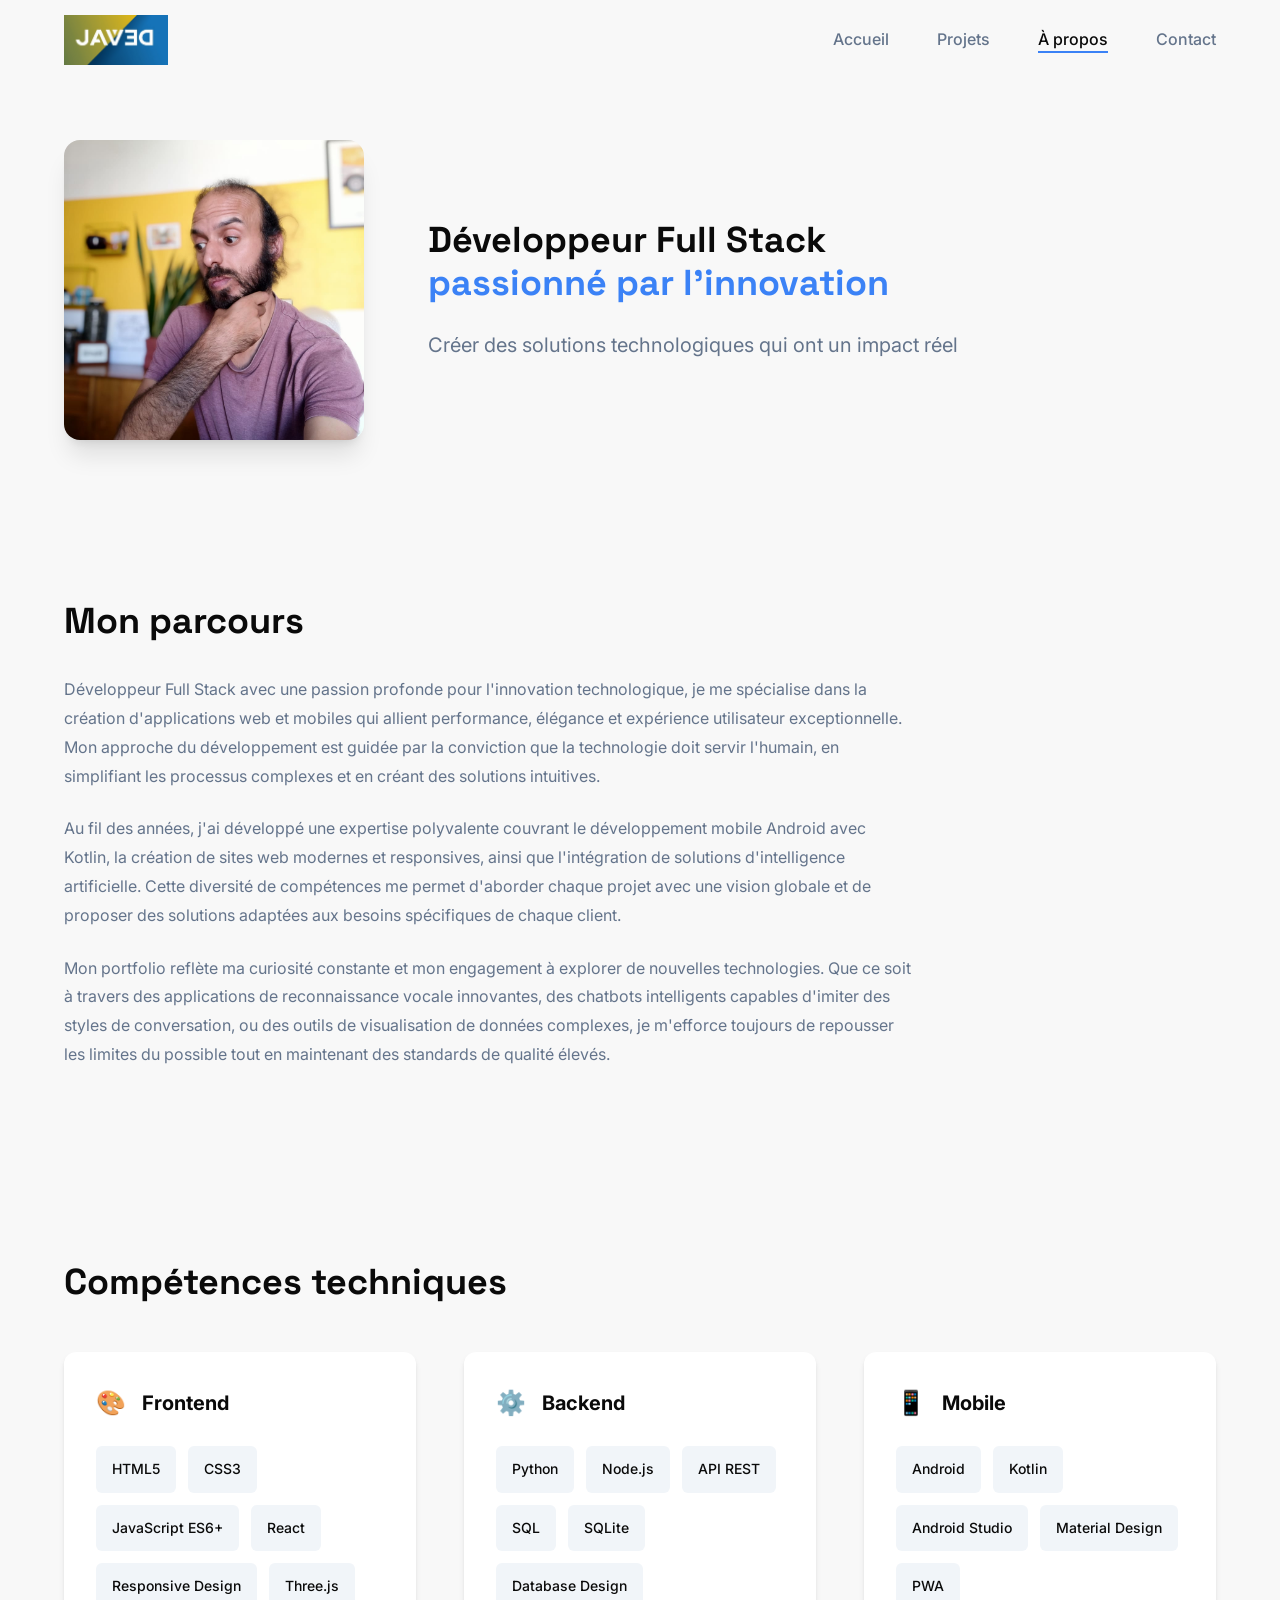
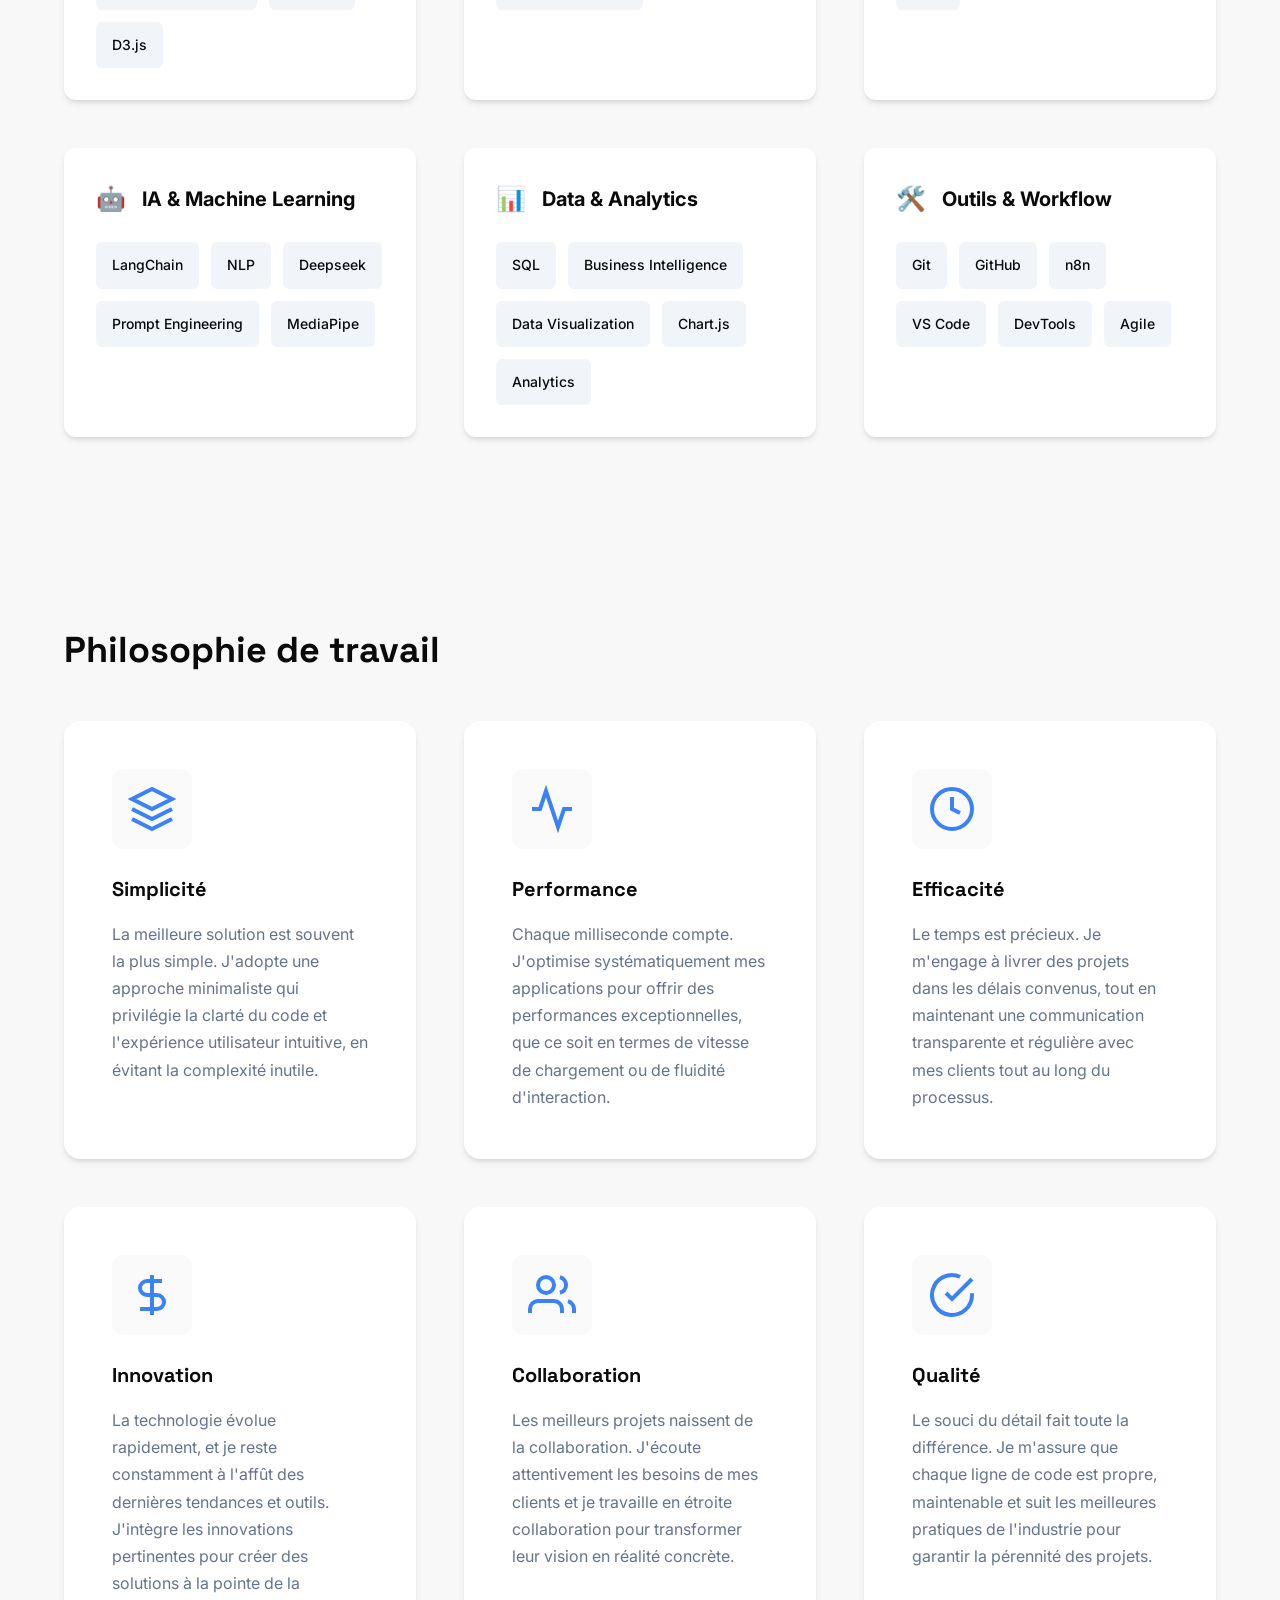
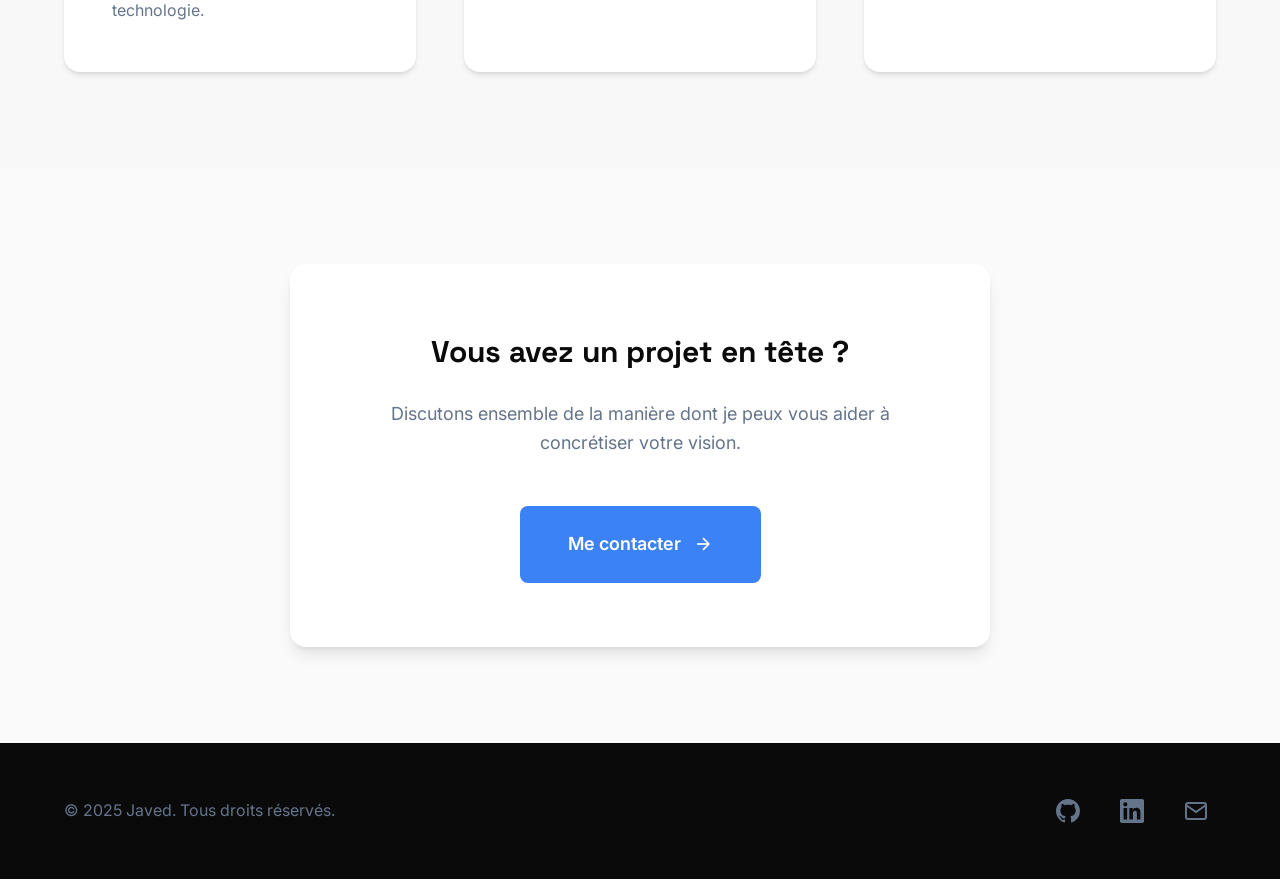
==== commit ebd205e9: "images" ====
--- a/about.html
+++ b/about.html
@@ -6,6 +6,7 @@
     <meta name="description" content="Découvrez mon parcours, mes compétences et ma philosophie de développement. Passionné par l'innovation technologique.">
     <meta name="keywords" content="développeur, full stack, compétences, parcours, technologies">
     <title>À propos - Javed</title>
+    <link rel="icon" type="image/x-icon" href="favicon.ico">
     <link rel="preconnect" href="https://fonts.googleapis.com">
     <link rel="preconnect" href="https://fonts.gstatic.com" crossorigin>
     <link href="https://fonts.googleapis.com/css2?family=Inter:wght@400;500;600;700&family=Space+Grotesk:wght@700&display=swap" rel="stylesheet">
@@ -15,7 +16,7 @@
     <!-- Header Navigation -->
     <header class="header" id="header">
         <nav class="nav container">
-            <a href="index.html" class="nav__logo">Javed</a>
+            <a href="index.html" class="nav__logo"><img src="assets/images/logo_smaller.png" alt="Javed"></a>
             
             <div class="nav__menu" id="nav-menu">
                 <ul class="nav__list">
@@ -56,7 +57,7 @@
             <div class="about-hero__container container">
                 <div class="about-hero__content">
                     <div class="about-hero__image-wrapper fade-in">
-                        <img src="https://images.unsplash.com/photo-1507003211169-0a1dd7228f2d?w=400&h=400&fit=crop" 
+                        <img src="assets/images/jawed-tahir.jpg" 
                              alt="Javed - Développeur Full Stack" 
                              class="about-hero__image">
                     </div>
--- a/css/styles.css
+++ b/css/styles.css
@@ -214,6 +214,17 @@
 
 .nav__logo:hover {
     color: var(--color-accent);
+}
+
+.nav__logo img {
+    height: 50px; /* Ajustez selon vos besoins */
+    width: auto;
+    display: block;
+    transition: opacity var(--transition-fast);
+}
+
+.nav__logo:hover img {
+    opacity: 0.8;
 }
 
 .nav__list {
